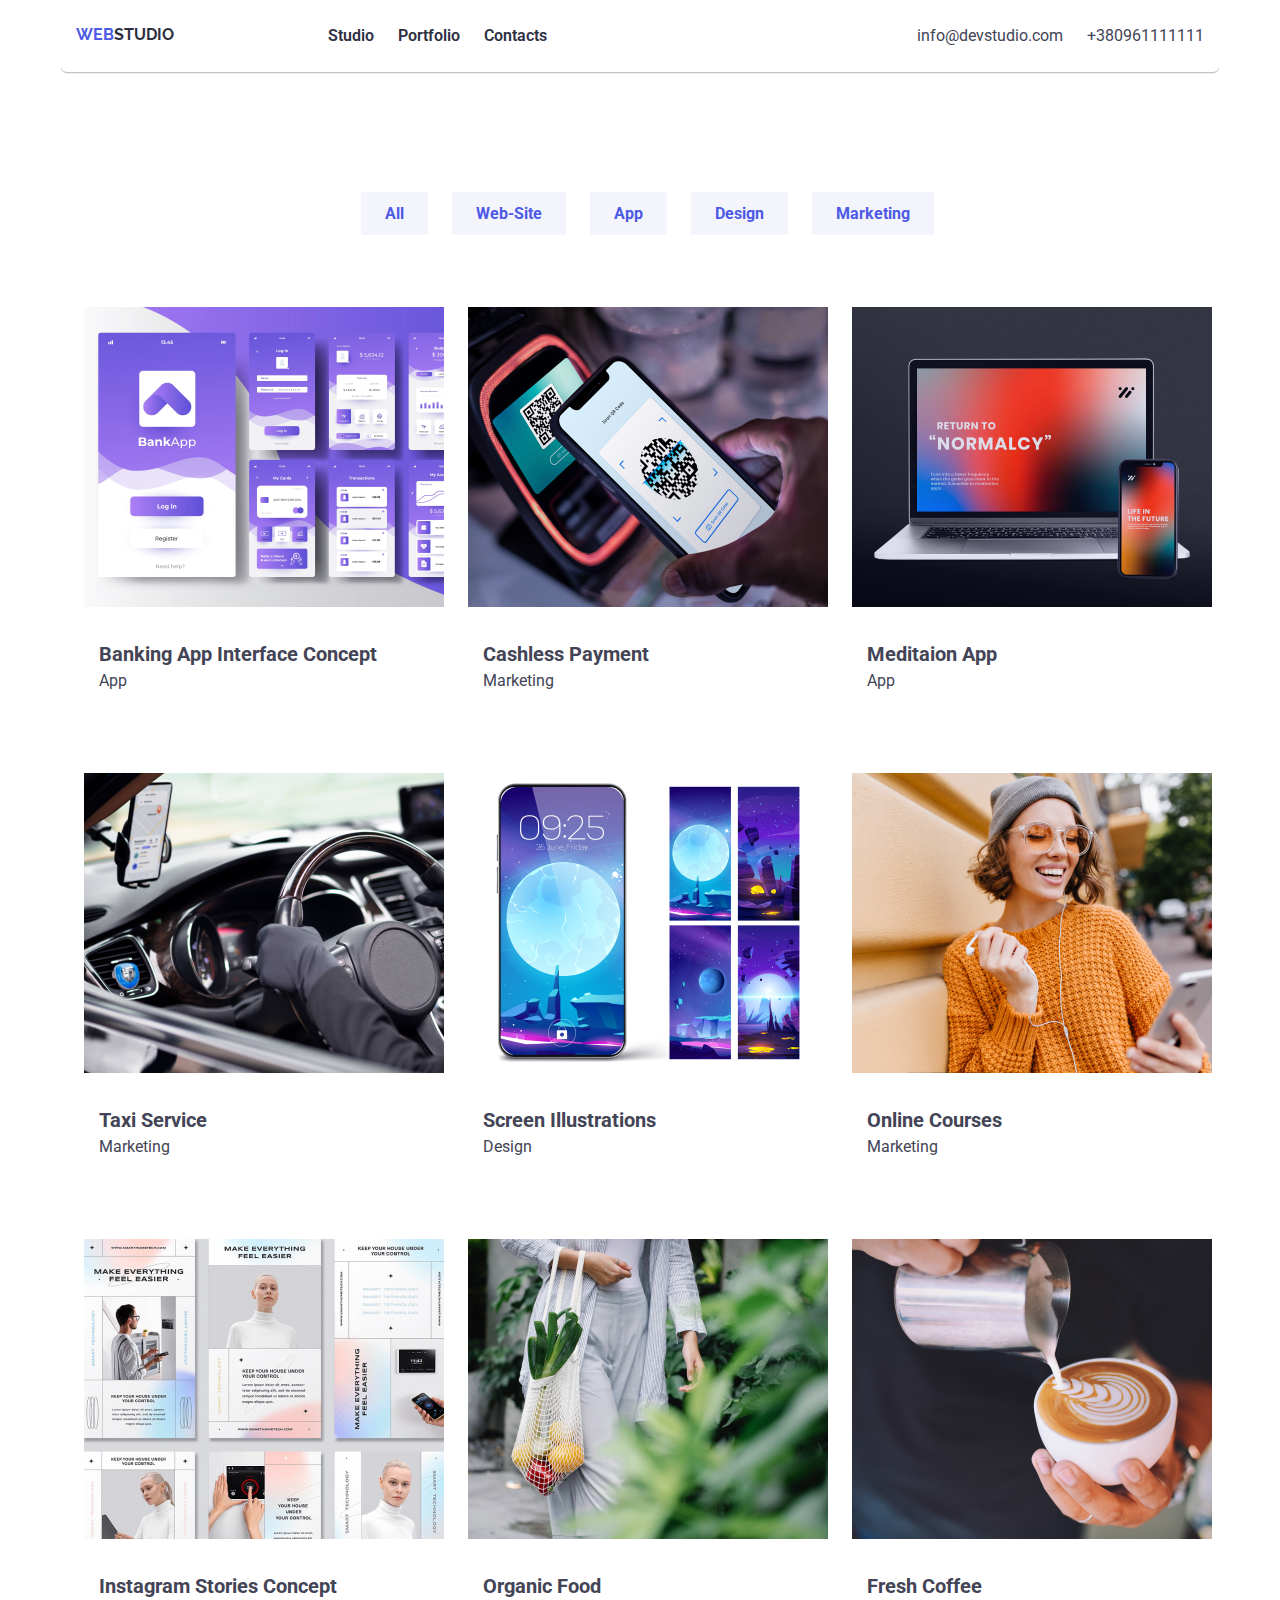
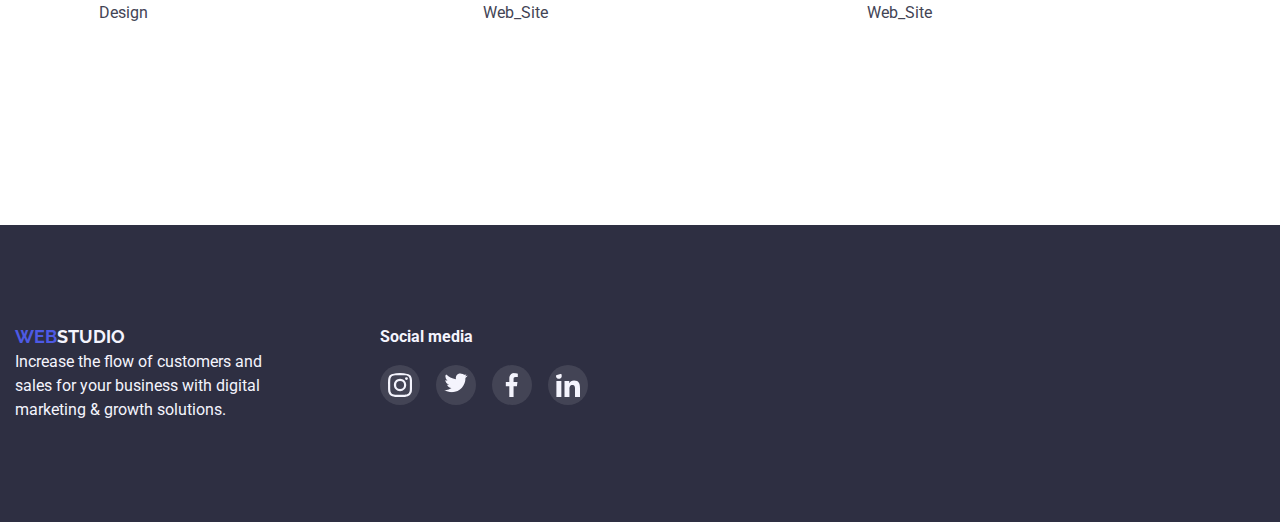
==== portfolio.html @ c8c62096 "worl" ====
<!DOCTYPE html>
<html lang="en">
<head>
    <meta charset="UTF-8">
    <meta http-equiv="X-UA-Compatible" content="IE=edge">
    <meta name="viewport" content="width=device-width, initial-scale=1.0">
    <link rel="preconnect" href="https://fonts.googleapis.com">
    <link rel="preconnect" href="https://fonts.gstatic.com" crossorigin>
    <link href="https://fonts.googleapis.com/css2?family=Raleway:wght@700&family=Roboto:wght@400;500;700;900&display=swap" rel="stylesheet">
    <link rel="stylesheet" href="https://cdnjs.cloudflare.com/ajax/libs/modern-normalize/1.1.0/modern-normalize.min.css">
    <link rel="stylesheet" href="styles/styles.css">
    <title>Portfolio</title>
</head>
<body>
    
    <header class="cont-heder">
        <div class=" logo-menu container">
        <a class="logo link" href="./index.html">Web<span class="logo-web">Studio</span></a>
        <nav class="menu">
            <ul class=" menu list">
                <li><a class="menu-linl link" href="./index.html">Studio</a></li>  
                <li><a class="menu-linl link" href="./portfolio.html">Portfolio</a></li> 
                <li><a class="menu-linl link" href="">Contacts</a></li>
            </ul>
        </nav>
        <ul class="contakt  list" >
            <li><a class="contakt-link link" href="meilto:info@devstudio.com">info@devstudio.com</a></li>
            <li><a class="contakt-link link" href="tel:+380961111111">+380961111111</a></li>
        </ul>
        </div>
    </header>
    
    <main>
        <section class="section section-portf">
            <div class="container">
            <h1 class="visuaiiy-hidden">
                Portfolio
            </h1>
            <ul class="portfoio-list list">
                <li><button class="portfoio-button " type="button" > All </button></li>
                <li><button class="portfoio-button " type="button" > Web-Site </button></li>
                <li><button class="portfoio-button" type="button"> App </button></li>
                <li><button class="portfoio-button" type="button">Design</button></li>
                <li><button class="portfoio-button" type="button">Marketing</button></li>
            </ul>
            
            <ul class="portfolio-set list">
                <li class="portfolio-map" >
                        <a class="link" href="">
                            <img class="img-map"src="./images/blank.jpg" alt="Banking App" width="360" height="300" >
                            <div class="portf-supimg">
                                <h2 class="supimg potf-supimg">Banking App Interface Concept</h2>
                                <p class="portfolio-all">App</p>
                            </div>
                                
                        </a>
                    </li>
                
                <li class="portfolio-map">
                    <a class="link" href="">
                        <img class="img-map" src="./images/qrcode.jpg" alt="Marketing" width="360" >
                        <div class="portf-supimg">
                            <h2 class="supimg ">Cashless Payment</h2>
                            <p class="portfolio-all">Marketing</p>
                        </div>
                        
                    </a>
                </li >
                <li class="portfolio-map">
                    <a class="link" href="">
                        <img class="img-map" src="./images/computer1.png" alt="Computer" width="360" >
                        <div class="portf-supimg">
                            <h2 class="supimg potf-supimg">Meditaion App</h2>
                            <p class="portfolio-all">App</p>
                        </div>
                        
                    </a>
                </li>
                <li class="portfolio-map">
                    <a class="link" href="">
                        <img class="img-map" src="./images/machine.jpg" alt="Machine" width="360" >
                        <div class="portf-supimg">
                            <h2 class="supimg potf-supimg">Taxi Service</h2>
                            <p class="portfolio-all">Marketing</p>
                        </div>
                        
                    </a>
                </li>
                <li class="portfolio-map">
                    <a class="link" href="">
                        <img class="img-map" src="./images/smartfon.jpg" alt="Smartfon" width="360" >
                        <div class="portf-supimg">
                            <h2 class="supimg potf-supimg">Screen Illustrations</h2>
                            <p class="portfolio-all">Design</p>
                        </div>
                        
                    </a>
                </li >
                <li class="portfolio-map">
                    <a class="link" href="">
                        <img class="img-map" src="./images/woman.jpg" alt="Woman" width="360" >
                        <div class="portf-supimg">
                            <h2 class="supimg potf-supimg">Online Courses</h2>
                            <p class="portfolio-all">Marketing</p>
                        </div>
                        
                    </a>
                </li >
                <li class="portfolio-map">
                    <a class="link" href="">
                        <img class="img-map" src="./images/storis.jpg" alt="Instagram Stories" width="360" >
                        <div class="portf-supimg">
                            <h2 class="supimg potf-supimg">Instagram Stories Concept</h2>
                            <p class="portfolio-all">Design</p>
                        </div>
                        
                    </a>
                </li >
                <li class="portfolio-map">
                    <a class="link" href="">
                        <img class="img-map" src="./images/green.jpg" alt="Organic Food" width="360" >
                        <div class="portf-supimg">
                            <h2 class="supimg potf-supimg">Organic Food</h2>
                            <p class="portfolio-all">Web_Site</p>
                        </div>
                    </a>
                        
                        
                </li>
                <li class="portfolio-map">
                    <a class="link" href="">
                        <img class="img-map" src="./images/coffee.jpg" alt="Fresh Coffee" width="360" >
                        <div class="portf-supimg">
                            <h2 class="supimg potf-supimg">Fresh Coffee</h2>
                            <p class="portfolio-all">Web_Site</p>
                        </div>
                        
                    </a>
                </li>
            </ul>
            </div>
        </section>
    </main>
    <footer class="stile-footer" >
        <div class="container">
        <a class="logo-footer link" href="./index.html">Web<span class="logo-web1">Studio</span></a>
        <p class="foot-text">Increase the flow of customers and sales for your business with digital marketing & growth solutions.</p>
        </div>
        <div class="footer-icon-bloc">
            <h3 class="footer-icon-title" >Social media</h3>
            <ul class="footer-icon-list list">
                <li>
                    <a  href="">
                        <svg class="footer-icon">
                            <use class="footer-icon-inst" href="./images/symbol-defs.svg#icon-instagram-2" wight="24" height="24" ></use>
                        </svg>
                    </a>
                </li>
                <li>
                    <a  href="">
                        <svg class="footer-icon">
                            <use class="footer-icon-twit" href="./images/symbol-defs.svg#icon-twiiter" wight="24" height="19.5" ></use>
                        </svg>
                    </a>
                </li>
                <li>
                    <a  href="">
                        <svg class="footer-icon">
                            <use class="footer-icon-faceb" href="./images/symbol-defs.svg#icon-facebook" wight="12" height="24" ></use>
                        </svg>
                    </a>
                </li>
                <li>
                    <a  href="">
                        <svg class="footer-icon">
                            <use class="footer-icon-inst" href="./images/symbol-defs.svg#icon-linkedin" wight="24" height="24" ></use>
                        </svg>
                    </a>
                </li>
            </ul>
        </div>
    </footer>
</body>
</html>
---- styles/styles.css ----
:root{
    --page-background-color:#FFFFFF;
    --color-shade: #F4F4FD;
    --page-colortext:#434455;
    --color-second:#2E2F42;
    --color-link:#4D5AE5;
    --color-activ:#404BBF;
    --color-validfields:#31D0AA;
    --color-icon:#8E8F99;
    
    
}

body{
    font-family: 'Roboto', sans-serif;
    font-weight: 400 ;
    font-size: 16px;
    line-height: 1.5;
    color: var(--page-colortext);
    background-color:var(--page-background-color);
    
} 
.list{
    list-style: none;
    margin: 0;
    padding: 0;
}
.link{
    text-decoration: none;
    color: var(--page-colortext);
    
}
.visuaiiy-hidden{
    position: absolute;
    width: 1px;
    height: 1px;
    margin: -1px;
    border: 0;
    padding: 0;
    clip:rect(0  0 0 0);
    overflow: hidden;
}
h1,
h2,
h3,
p{
    margin: 0;
}
.section{
    padding-top: 120px;
    padding-bottom: 120px;
    padding-left: 15px;
}
.container{
    width: 1158px;
    margin-right: 0;
    padding: 0 15px;
    margin: 0 auto;
}

/* heder */
.cont-heder{
    width: 1158px;
    margin-left: auto;
    margin-right: auto;
    box-shadow: 0px  1px rgba(46, 47, 66, 0.08), 0px  1px rgba(46, 47, 66, 0.16), 0px  2px rgba(46, 47, 66, 0.08);
    border-radius: 6px;
}
.logo-menu{
    
    display: flex;
    flex-direction: row;
    padding-top: 24px;
    padding-bottom: 24px;
    
}
.logo {
    font-family:'Raleway', sans-serif;
    font-weight: 700;
    font-size: 16px;
    text-transform: uppercase;
    line-height: 1.33;
    color:var(--color-link) ;
}
.logo-web{
    color:var(--color-second);
    
}
.menu-linl{
    color: var(--color-second);
    font-weight: 600;
}
.contakt-link{
    color: var(--page-colortext) ;
}
.menu{
    display: flex;
    gap: 24px;
    margin-left: 77px;
}
.menu-linl:hover, .menu-linl:focus{
    color: var(--page-colortext);
}
.menu-linl:active{
    color: var(--color-link);
}
.contakt{
    display: flex;
    gap:24px;
    margin-left: auto;
}
.contakt-link:hover, .contakt-link:focus{
    color: var(--color-link)  ;
}
/* main */
.hero{
    background: var(--color-second);
    min-width: 1440px;
    text-align: center;
    padding-top: 192px;
    padding-bottom: 192px;
    padding-left: 15px;
    padding-right: 15px;
    background-image: linear-gradient(to right, rgba(46, 47,66,0.7), rgba(46,47,66,0.7)),  url(../images/people-office.jpg);
    background-position: center;
    background-repeat: no-repeat;
    
    
}
.hero-title{
    max-width: 492px;
    margin-left: auto;
    margin-right: auto;
    text-align: left;
    font-size: 56px;
    line-height: 1.07;
    margin-bottom: 48px;
    color: var(--page-background-color);
}
.hero-but{
    background-color:var(--color-link);
    color:var(--page-background-color);
    font-size: 16px;
    line-height: 1.19;
    font-weight: 700;
    box-shadow: 0px 4px 4px rgba(0, 0, 0, 0.15);
    border-radius: 4px;
    cursor: pointer;
    padding: 16px 32px;
    border: none;
}
.hero-but:hover, .hero-but:focus
{
    box-shadow: 0px 1px 6px rgba(46, 47, 66, 0.08), 0px 1px 1px rgba(46, 47, 66, 0.16), 0px 2px 1px rgba(46, 47, 66, 0.08);
}
.hero-but:active
{
    background:var(--color-activ );
    box-shadow: 0px 4px 4px rgba(0, 0, 0, 0.15);
}
.section-prop{
    padding-bottom: 0;
}

.proposition-grid{
    display: flex;
    gap: 24px;
    
    
}
.icon{
    width: 264px;
    min-height: 64px;
    background-color: var(--color-shade);
    padding-left: 102px;
    padding-top: 24px;
    margin-bottom: 8px;
    
}
.proposition-icon{
    width: 59.72px;
    height: 64px;

}
.icon-icon{
    width:61.22px ;
    height:64px ;
}
.proposition-iconmon{
    width:64px ;
    height:49.09x ;
}
.proposition-iconas{
    width:61.22px ;
    height:64px ;
}

.proposition-grid-bloc{
    display: block;
    width: 264px;
    padding-left: 5px;
    padding-right: 5px;
}

.proposition-title{
    margin-bottom: 8px;
    font-size: 20px;
    line-height: 1.2;
    color: var(--color-second);
}
.title-section-team{
    background-color: var(--color-shade);
    padding-bottom:  72px;
}
.section-img{
    display: flex;
    justify-content: space-between;
    gap: 24px;
    
}
.title-section-img{
    font-size: 36px;
    line-height: 1.1;
    text-align: center;
    color: var(--color-second);
    margin-bottom: 72px;
}
.section-team{
    display: flex;
    gap: 24px;
    justify-content: space-between;
    
}
.section-tea-map{
    box-shadow: 0px 1px 6px rgba(46, 47, 66, 0.08), 0px 1px 1px rgba(46, 47, 66, 0.16), 0px 2px 1px rgba(46, 47, 66, 0.08);
    border-radius: 0px 0px 4px 4px;
}
.section-team-supimg{
    padding-top: 32px ;
    padding-bottom:32px ;
    text-align: center;
    padding-left: 16px;
    padding-right: 36px;
    
}
.section-team-img{
    display: block;
    max-width: 100%;
    
    
}
.section-team-list{
    display: flex;
    gap: 24px;
    justify-content: space-between;
    margin-top: 12px;
    

}
.section-team-icon{
    width: 40px;
    height: 40px;
    
    padding-top: 8px;
    border-radius: 50%;
    background-color: var(--color-link)
}

/* page second */
.portfoio-list{
    display: flex;
    justify-content: center;
    gap:24px;
    margin-bottom: 72px;
}
.portfoio-button{
    font-size: 16px;
    line-height: 1.19;
    font-weight: 700;
    background-color:  var(--color-shade);
    color:var(--color-link) ;
    cursor: pointer;
    font-family: inherit;
    padding: 12px 24px;
    border: none;
    
}
.portfoio-button:hover, .portfoio-button:focus{
    background-color:var(--color-link) ;
    color:var(--page-background-color);
    box-shadow: 0px 3px 1px rgba(0, 0, 0, 0.1), 0px 2px 1px rgba(0, 0, 0, 0.08), 0px 2px 2px rgba(0, 0, 0, 0.12);
    border-radius: 4px;

}
.portfoio-button:active{
    box-shadow: 0px 4px 4px rgba(0, 0, 0, 0.15);
}
.section-portf{
    margin-left: 15px;
    margin-right: 15px;
}
.portfolio-set{
    display: flex;
    flex-wrap: wrap;
    justify-content: space-between;
    align-items: center;
    }
    .portfolio-map{
        max-width:  360px;
        margin-bottom: 48px;
    }
    .portfolio-map:focus, .portfolio-map:hover{
        box-shadow: 0px 1px 6px rgba(46, 47, 66, 0.08), 0px 1px 1px rgba(46, 47, 66, 0.16), 0px 2px 1px rgba(46, 47, 66, 0.08);
        border-radius: 0px 0px 4px 4px;
    }
    .img-map{
        display: block;
        max-width: 100%;
    }
    .supimg{
        font-size: 20px;
    }
    .portf-supimg{
        max-height: 300px;
        
        padding-top: 32px;
        padding-bottom: 32px;
        padding-left: 15px;
        padding-right: 15px;
        /* box-shadow: 0px 1px 6px rgba(46, 47, 66, 0.08), 0px 1px 1px rgba(46, 47, 66, 0.16), 0px 2px 1px rgba(46, 47, 66, 0.08);
        border-radius: 0px 0px 4px 4px; */
    }
    .customers-title{
        font-weight: 700;
        font-size: 36px;
        line-height: 1.17;
        text-align: center;
        margin-bottom: 72px;
    }
    .customers-list{
        display: flex;
        gap: 24px;
        justify-content: space-between;
        align-items: center;
        
    }
    .customers-laying{
        width: 168px;
        height: 88px;
        padding-top: 16px;
        padding-left: 32px;
        
        border: 1px solid var(--color-icon);
        border-radius: 4px;
        
    }
    .customers-laying-icon{
        width: 104px;
        height: 56px;
        fill: var(--color-icon);
    }
    .customers-laying:focus, .customers-laying:hover{
        
        border:1px solid var(--color-link);
        
    }
    .customers-laying-icon:focus,.customers-laying-icon:hover{
        fill: var(--color-link);
    }
/* footer */
.stile-footer{
    display: flex;
    padding-top: 100px;
    padding-bottom: 100px;
    background: var(--color-second);
    
}
.logo-footer{
    font-family:'Raleway', sans-serif;
    font-weight: 700;
    font-size: 18px;
    text-transform: uppercase;
    line-height: 1.33;
    margin-bottom: 16px;
    color:var(--color-link) ;
}
.foot-text{
    max-width: 264px;
    
} 
.foot-text, .logo-web1{
    color:var(--color-shade);
}
.footer-icon-title{
    font-family: "Roboto";
    font-size: 16px;
    line-height: 1.5;
    font-style: bold;
    color: var(--color-shade);
    margin-bottom: 16px;
}
.footer-icon-bloc{
    margin-right: 692px;
    
}
.footer-icon-list{
    display: flex;
    max-width:208px ;
    gap: 16px;
    justify-content: space-between;
    
}
.footer-icon{
    width: 40px;
    height: 40px;
    
    padding-top: 8px;
    border-radius: 50%;
    background-color:  rgba(255, 255, 255, 0.1);
}
.footer-icon:focus, .footer-icon:hover{
    background-color: var(--color-validfields);
}
.footer-icon-inst{
    width: 24px;
    height: 24px;
}
.footer-icon-twit{
    width: 24px;
    height: 19.5px;
    padding-top: 10.25;
}
.footer-icon-faceb{
    width: 12px;
    height: 24px;
}
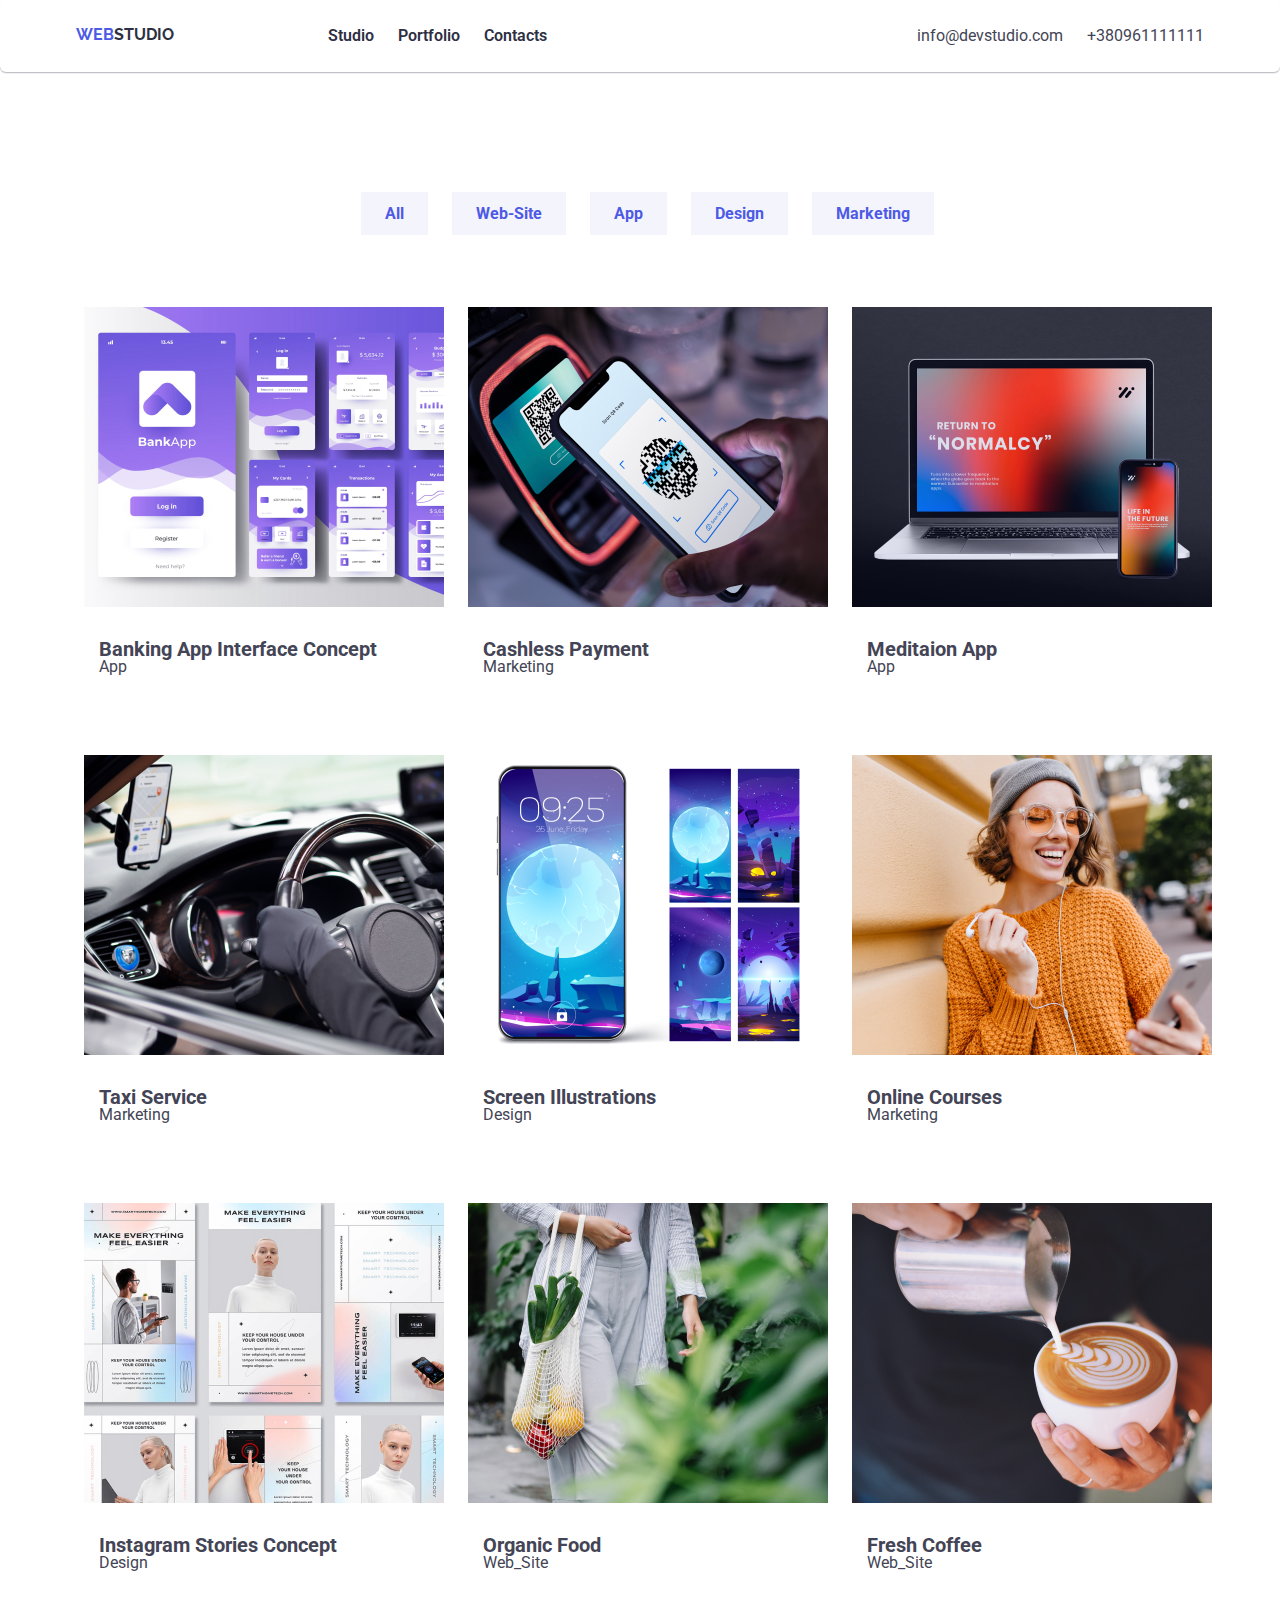
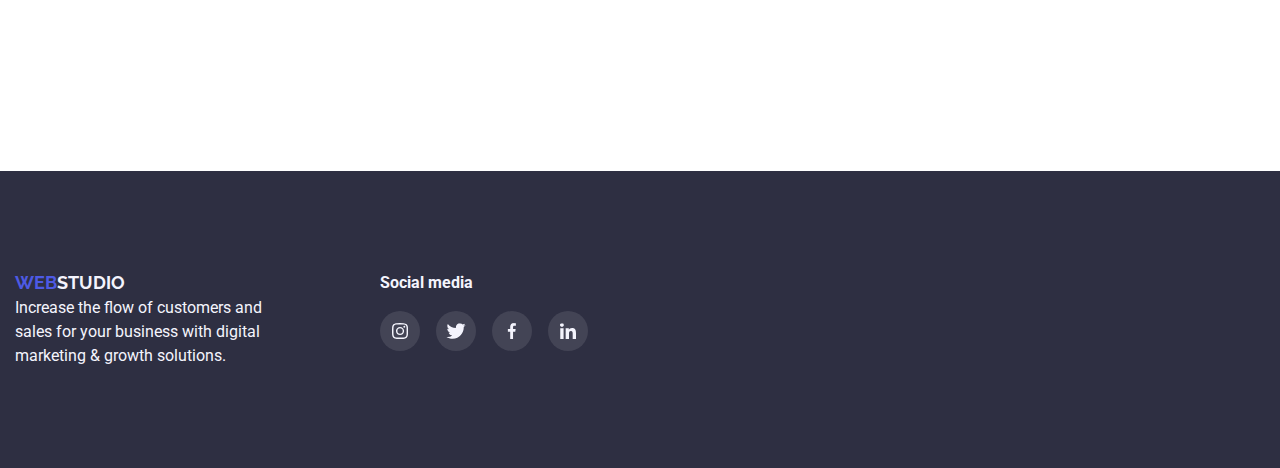
==== commit 210894b0: "369" ====
--- a/portfolio.html
+++ b/portfolio.html
@@ -149,31 +149,31 @@
         <div class="footer-icon-bloc">
             <h3 class="footer-icon-title" >Social media</h3>
             <ul class="footer-icon-list list">
-                <li>
-                    <a  href="">
+                <li >
+                    <a class="icon-link" href="">
                         <svg class="footer-icon">
-                            <use class="footer-icon-inst" href="./images/symbol-defs.svg#icon-instagram-2" wight="24" height="24" ></use>
+                            <use class="footer-icon-inst" href="./images/symbol-defs.svg#icon-instagram-2" wight="16" height="16" ></use>
                         </svg>
                     </a>
                 </li>
-                <li>
-                    <a  href="">
+                <li >
+                    <a class="icon-link" href="">
                         <svg class="footer-icon">
-                            <use class="footer-icon-twit" href="./images/symbol-defs.svg#icon-twiiter" wight="24" height="19.5" ></use>
+                            <use class="footer-icon-twit" href="./images/symbol-defs.svg#icon-twiiter" wight="16" height="16" ></use>
                         </svg>
                     </a>
                 </li>
-                <li>
-                    <a  href="">
+                <li >
+                    <a class="icon-link" href="">
                         <svg class="footer-icon">
-                            <use class="footer-icon-faceb" href="./images/symbol-defs.svg#icon-facebook" wight="12" height="24" ></use>
+                            <use class="footer-icon-faceb" href="./images/symbol-defs.svg#icon-facebook" wight="16" height="16" ></use>
                         </svg>
                     </a>
                 </li>
-                <li>
-                    <a  href="">
+                <li >
+                    <a class="icon-link" href="">
                         <svg class="footer-icon">
-                            <use class="footer-icon-inst" href="./images/symbol-defs.svg#icon-linkedin" wight="24" height="24" ></use>
+                            <use class="footer-icon-inst" href="./images/symbol-defs.svg#icon-linkedin" wight="16" height="16" ></use>
                         </svg>
                     </a>
                 </li>
--- a/styles/styles.css
+++ b/styles/styles.css
@@ -7,6 +7,7 @@
     --color-activ:#404BBF;
     --color-validfields:#31D0AA;
     --color-icon:#8E8F99;
+    --color-border:#E7E9FC;
     
     
 }
@@ -60,7 +61,7 @@
 
 /* heder */
 .cont-heder{
-    width: 1158px;
+    max-width: 100%;
     margin-left: auto;
     margin-right: auto;
     box-shadow: 0px  1px rgba(46, 47, 66, 0.08), 0px  1px rgba(46, 47, 66, 0.16), 0px  2px rgba(46, 47, 66, 0.08);
@@ -126,6 +127,7 @@
     background-repeat: no-repeat;
     
     
+    
 }
 .hero-title{
     max-width: 492px;
@@ -169,11 +171,13 @@
     
 }
 .icon{
+    display: flex;
+    justify-content: center;
+    align-items: center;
     width: 264px;
-    min-height: 64px;
+    min-height: 112px;
     background-color: var(--color-shade);
-    padding-left: 102px;
-    padding-top: 24px;
+    
     margin-bottom: 8px;
     
 }
@@ -198,8 +202,7 @@
 .proposition-grid-bloc{
     display: block;
     width: 264px;
-    padding-left: 5px;
-    padding-right: 5px;
+    
 }
 
 .proposition-title{
@@ -240,19 +243,22 @@
     padding-bottom:32px ;
     text-align: center;
     padding-left: 16px;
-    padding-right: 36px;
+    padding-right: 16px;
+    background-color: white;
     
 }
 .section-team-img{
     display: block;
     max-width: 100%;
+    border: 1px solid var(--color-border);
     
     
 }
 .section-team-list{
     display: flex;
     gap: 24px;
-    justify-content: space-between;
+    justify-content: center;
+    align-items: center;
     margin-top: 12px;
     
 
@@ -260,11 +266,11 @@
 .section-team-icon{
     width: 40px;
     height: 40px;
-    
-    padding-top: 8px;
+    padding-top: 12px;
     border-radius: 50%;
     background-color: var(--color-link)
 }
+
 
 /* page second */
 .portfoio-list{
@@ -307,7 +313,9 @@
     }
     .portfolio-map{
         max-width:  360px;
-        margin-bottom: 48px;
+        margin-bottom: 48px;width: 100%;
+        height: 100%;
+        line-height: 1;  
     }
     .portfolio-map:focus, .portfolio-map:hover{
         box-shadow: 0px 1px 6px rgba(46, 47, 66, 0.08), 0px 1px 1px rgba(46, 47, 66, 0.16), 0px 2px 1px rgba(46, 47, 66, 0.08);
@@ -327,8 +335,7 @@
         padding-bottom: 32px;
         padding-left: 15px;
         padding-right: 15px;
-        /* box-shadow: 0px 1px 6px rgba(46, 47, 66, 0.08), 0px 1px 1px rgba(46, 47, 66, 0.16), 0px 2px 1px rgba(46, 47, 66, 0.08);
-        border-radius: 0px 0px 4px 4px; */
+        
     }
     .customers-title{
         font-weight: 700;
@@ -403,34 +410,30 @@
     margin-right: 692px;
     
 }
+.icon-link{
+    width: 100%;
+    height: 100%;
+    line-height: 1;
+}
+
 .footer-icon-list{
     display: flex;
     max-width:208px ;
     gap: 16px;
     justify-content: space-between;
     
+    
+    
+    
 }
 .footer-icon{
     width: 40px;
     height: 40px;
-    
-    padding-top: 8px;
+    position: center;
+    padding-top: 12px;
     border-radius: 50%;
     background-color:  rgba(255, 255, 255, 0.1);
 }
 .footer-icon:focus, .footer-icon:hover{
     background-color: var(--color-validfields);
 }
-.footer-icon-inst{
-    width: 24px;
-    height: 24px;
-}
-.footer-icon-twit{
-    width: 24px;
-    height: 19.5px;
-    padding-top: 10.25;
-}
-.footer-icon-faceb{
-    width: 12px;
-    height: 24px;
-}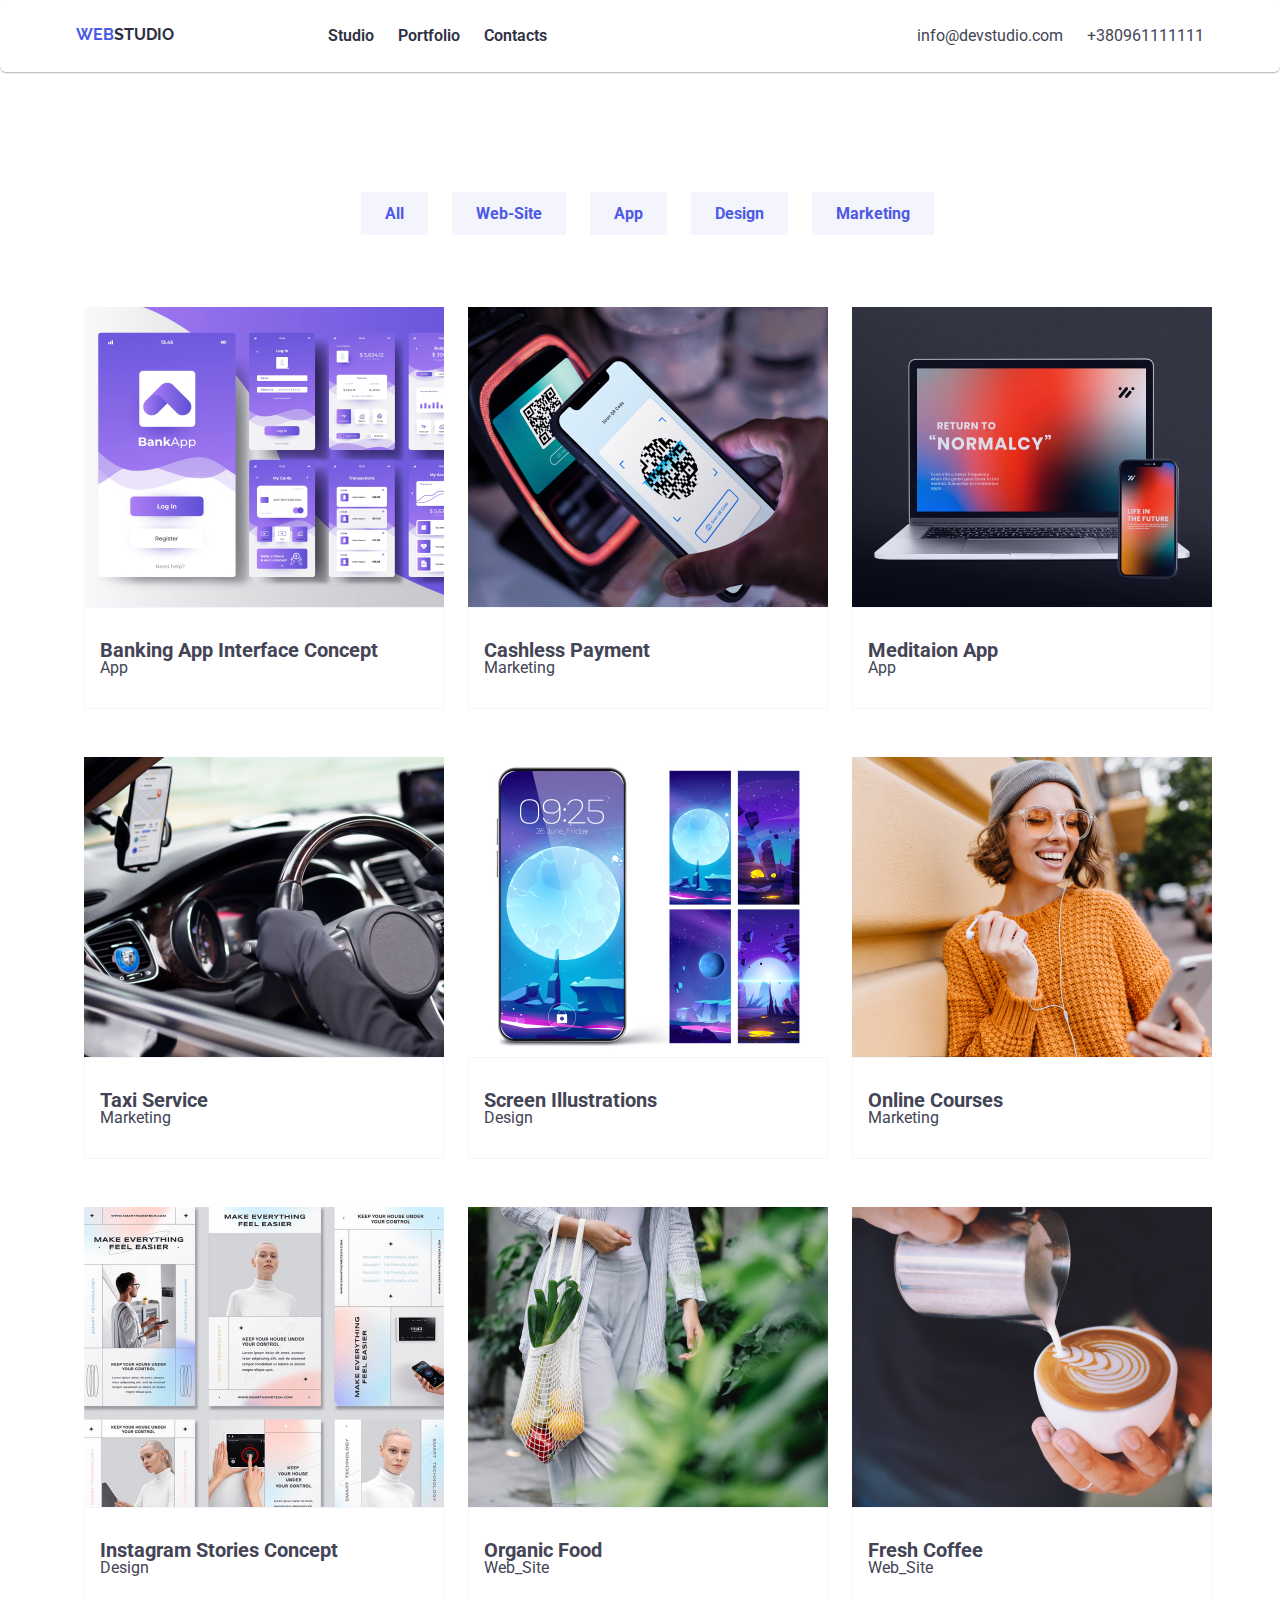
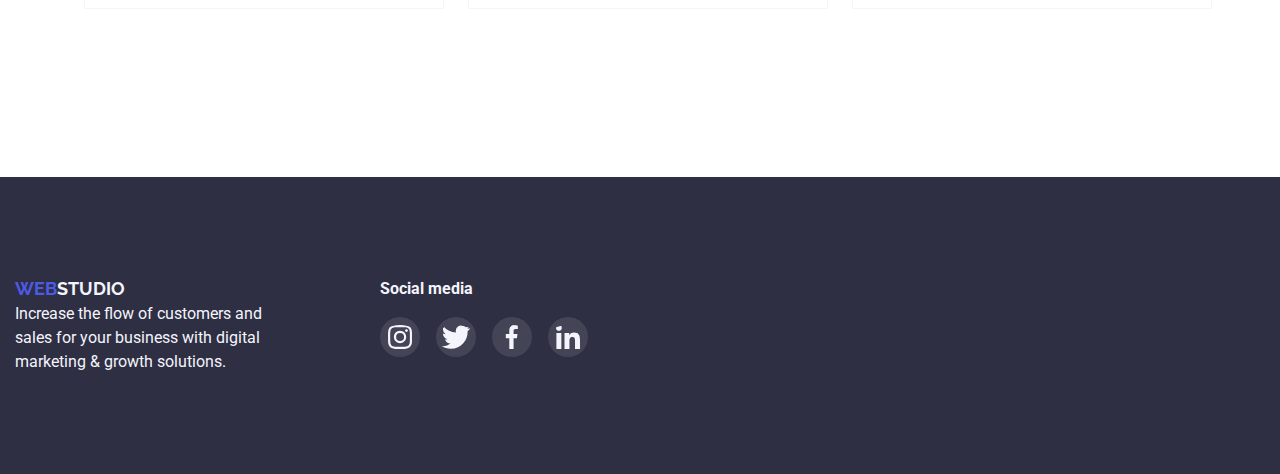
==== commit 56af5644: "36588" ====
--- a/portfolio.html
+++ b/portfolio.html
@@ -152,28 +152,28 @@
                 <li >
                     <a class="icon-link" href="">
                         <svg class="footer-icon">
-                            <use class="footer-icon-inst" href="./images/symbol-defs.svg#icon-instagram-2" wight="16" height="16" ></use>
+                            <use class="footer-icon-inst" href="./images/symbol-defs.svg#icon-instagram-2" wight="24" height="24" ></use>
                         </svg>
                     </a>
                 </li>
                 <li >
                     <a class="icon-link" href="">
                         <svg class="footer-icon">
-                            <use class="footer-icon-twit" href="./images/symbol-defs.svg#icon-twiiter" wight="16" height="16" ></use>
+                            <use class="footer-icon-twit" href="./images/symbol-defs.svg#icon-twiiter" wight="24" height="24" ></use>
                         </svg>
                     </a>
                 </li>
                 <li >
                     <a class="icon-link" href="">
                         <svg class="footer-icon">
-                            <use class="footer-icon-faceb" href="./images/symbol-defs.svg#icon-facebook" wight="16" height="16" ></use>
+                            <use class="footer-icon-faceb" href="./images/symbol-defs.svg#icon-facebook" wight="24" height="24" ></use>
                         </svg>
                     </a>
                 </li>
                 <li >
                     <a class="icon-link" href="">
                         <svg class="footer-icon">
-                            <use class="footer-icon-inst" href="./images/symbol-defs.svg#icon-linkedin" wight="16" height="16" ></use>
+                            <use class="footer-icon-inst" href="./images/symbol-defs.svg#icon-linkedin" wight="24" height="24" ></use>
                         </svg>
                     </a>
                 </li>
--- a/styles/styles.css
+++ b/styles/styles.css
@@ -330,7 +330,7 @@
     }
     .portf-supimg{
         max-height: 300px;
-        
+        border: 0.5px solid #F4F4FD;
         padding-top: 32px;
         padding-bottom: 32px;
         padding-left: 15px;
@@ -427,13 +427,15 @@
     
 }
 .footer-icon{
+   
     width: 40px;
     height: 40px;
     position: center;
-    padding-top: 12px;
+    padding-top: 8px;
     border-radius: 50%;
     background-color:  rgba(255, 255, 255, 0.1);
 }
+
 .footer-icon:focus, .footer-icon:hover{
     background-color: var(--color-validfields);
 }
